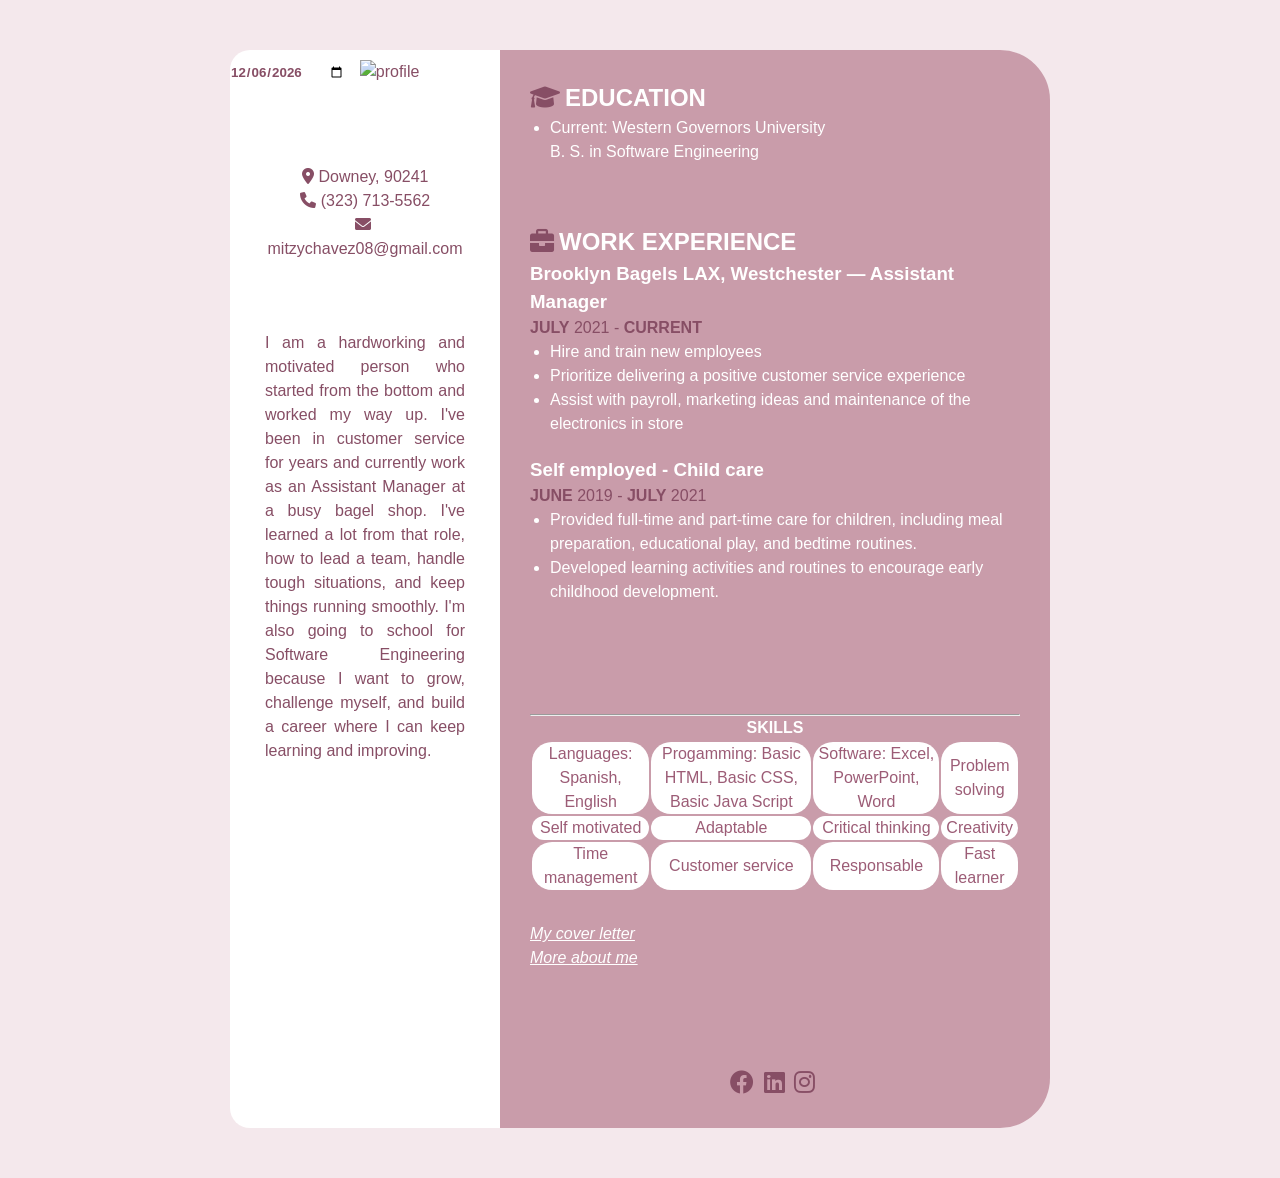
==== index.html @ f563ce92 "Add HTML CSS and JavaScript school project" ====
<!DOCTYPE html>
<html lang="en">
<head>
  <meta charset="UTF-8">
  <meta name="viewport" content="width=device-width, initial-scale=1.0">
  <title>My Resume</title>
  <link rel="stylesheet" href="css/styles.css">
  <link rel="stylesheet" href="https://cdnjs.cloudflare.com/ajax/libs/font-awesome/6.0.0/css/all.min.css">
</head>
<body class="theme-three">
  <section class="resume">

    
    <header>
    <div class="left">

        <div class="date">
        <input type="date" id="dateInput">
        <script>
          const today = new Date();
          const year = today.getFullYear();
          const month = String(today.getMonth() + 1).padStart(2, '0');
          const day = String(today.getDate()).padStart(2,'0');

          const formattedDate = `${year}-${month}-${day}`;
          const dateInput = document.getElementById('dateInput');
          if (dateInput) {
          dateInput.value = formattedDate;
          }
          
        </script>  
          
      <img class="image" src="images/profile.png" alt="profile" width="200" height="200">
      <div class="info">
        <h1>Mitzy Chavez</h1>
        <p><i class="fa-solid fa-location-dot"></i>Downey, 90241</p>
        <p><i class="fa-solid fa-phone"></i>(323) 713-5562</p>
        <p><i class="fa-solid fa-envelope"></i>mitzychavez08@gmail.com</p>
      </div>
      <article>
      <div class="intro">
        <p>I am a hardworking and motivated person who started from the bottom and worked my way up. I've been in customer service for years and currently work as an Assistant Manager at a busy bagel shop. I've learned a lot from that role, how to lead a team, handle tough situations, and keep things running smoothly. I'm also going to school for Software Engineering because I want to grow, challenge myself, and build a career where I can keep learning and improving.</p>
      </div>
      </article>
    </div>
    </header>

    
    <main>
    <div class="right">
      <div class="edu">
        <h2><i class="fa-solid fa-graduation-cap"></i>EDUCATION</h2>
        <ul>
          <li>Current: Western Governors University<br>
          B. S. in Software Engineering</li>
        </ul>
      </div>
      <div class="work">
        <h2><i class="fa-solid fa-briefcase"></i>WORK EXPERIENCE</h2>
        <h3>Brooklyn Bagels LAX, Westchester — Assistant Manager</h3>
        <p class="date"><span>JULY</span> 2021 - <span>CURRENT</span></p>
        <ul>
          <li>Hire and train new employees</li>
          <li>Prioritize delivering a positive customer service experience</li>
          <li>Assist with payroll, marketing ideas and maintenance of the electronics in store</li>
        </ul>
        <h3>Self employed - Child care</h3>
        <p class="date"><span>JUNE</span> 2019 - <span>JULY</span> 2021</p>
        <ul>
          <li>Provided full-time and part-time care for children, including meal preparation, educational play, and bedtime routines.</li>
          <li>Developed learning activities and routines to encourage early childhood development.</li>
        </ul>
      </div>

      <hr>
      
      <div class="skills">
        <table>
          <caption><strong>SKILLS</strong></caption>
        
          <tr>
            <td>Languages: Spanish, English</td>
            <td>Progamming: Basic HTML, Basic CSS, Basic Java Script</td>
            <td>Software: Excel, PowerPoint, Word</td>
            <td>Problem solving</td>
          </tr>
          <tr>
            <td>Self motivated</td>
            <td>Adaptable</td>
            <td>Critical thinking</td>
            <td>Creativity</td>
          </tr>
          <tr>
            <td>Time management</td>
            <td>Customer service</td>
            <td>Responsable</td>
            <td>Fast learner</td>
          </tr>
        </table>
      </div>
      <nav>
      <div class="coverletter">
        <a href="coverletter.html"><em>My cover letter</em></a>
      </div>
      <div class="goals">
        <a href="career-goals.html"><em>More about me</em></a>
      </div>
      </nav>

      
      <footer>
      <div class="bottom">
        <i class="fa-brands fa-facebook"></i>
        <i class="fa-brands fa-linkedin"></i>
        <i class="fa-brands fa-instagram"></i>
      </div>

    
        
      </div>
      </footer>
    </div>
    <script>
      console.log("Hello, World");
    </script>
    </main>
  </section>
</body>
</html>
---- css/styles.css ----
*{
  font-family:sans-serif;
  margin: 0;
  padding: 0;
  box-sizing: border-box;
}

ul{
  
  padding-left:20px;
  margin-bottom:20px;
}

/* THEME ONE  */
.theme-one * {
  font-family: sans-serif;
  box-sizing: border-box;
}

body .theme-one  {
  background: #b88e8e;
  
}

.theme-one .page {
  max-width: 900px;
  margin: 40px auto;
  padding: 20px;
  background: linear-gradient(#ffffff, #cf8a9a);
  border-radius: 20px;
}

.theme-one header {
  color: white;
  text-align: center;
  background: #c99caa;
  border-radius: 50px;
  margin: 10px;
  padding: 10px;
}

.theme-one .image-left {
  position: relative;
  top: 50px;
  text-align: center;
}

.theme-one img {
  mix-blend-mode: darken;
  max-width: 100%;
  height: auto;
}

.theme-one .container {
  display: flex;
  justify-content: space-between;
  gap: 20px;
  flex-wrap: wrap;
  padding: 20px;
}

.theme-one .goals-left,
.theme-one .aspirations-right {
  flex: 1 1 45%;
  min-width: 300px;
  padding: 15px;
  border-radius: 20px;
  color: white;
  text-align: justify;
}

.theme-one .goals-left {
  background: #f0b6ad;
}

.theme-one .aspirations-right {
  background: #ceaca6;
}

.theme-one h2 {
  text-align: center;
  color: #6e022b8a;
}

.theme-one .contact {
  padding: 20px;
}

.theme-one .contact-container {
  display: flex;
  flex-direction: column;
  align-items: center;
  justify-content: center;
  gap: 20px;
}

.theme-one .contact-title {
  color: white;
  background: #c99caa;
  border-radius: 50px;
  padding: 10px 50px;
  text-align: center;
}

.theme-one .contact-input {
  width: 100%;
  max-width: 350px;
  height: 50px;
  border: none;
  outline: none;
  padding-left: 25px;
  font-weight: 500;
  color: #b28a8a;
  border-radius: 50px;
}

.theme-one textarea.contact-input {
  height: 150px;
  padding-top: 15px;
  resize: vertical;
}

.theme-one .contact-input:focus {
  border: 2px solid #984e72;
}

.theme-one button {
  color: white;
  font-weight: bold;
  font-size: 1em;
  background: linear-gradient(270deg, #dcc5c2, #984e72);
  border: none;
  border-radius: 20px;
  padding: 10px 20px;
  cursor: pointer;
  display: flex;
  flex-direction: column;
  align-items: center;
  justify-content: center;
  
}

.theme-one .video {
  position: fixed;
  bottom: 20px;
  right: 20px;
  width: 200px;
  height: 120px;
  box-shadow: 0 4px 8px rgba(0,0,0,0.3);
  z-index: 999;
  overflow: hidden;
}

.theme-one .video video {
  width: 100%;
  height:100%;
  border-radius: 8px;
  border: none;
}

.theme-one a {
  color: white;
}

.theme-one fieldset {
  border: none;
  padding: 10px;
  background: #9c566c;
  border-radius: 10px;
  width: 100%;
  max-width: 250px;
  text-align: center;
  color: white;
}

.theme-one .time-title {
  color: white;
  background: #b07e8e;
  border-radius: 50px;
  padding: 5px 50px;
  text-align: center;
}

.theme-one input[type="radio"] {
  accent-color: #984e72;
  margin: 0 5px;
}

.theme-one select {
  width: 100%;
  max-width: 200px;
  height: 30px;
  border-radius: 50px;
  border: none;
  color: #984e72;
  background: #ffffff;
  font-weight: 500;
}

.theme-one select:hover {
  color: #35081b;
}

/*  THEME TWO */
 
}
body.theme-two {
  display: flex;
  justify-content: center;
  align-items: center;
  min-height: 100vh;
  background: #e8dee2;
}

.theme-two .letter {
  background: white;
  padding: 20px 40px;
  max-width: 700px;
  width: 100%;
  box-shadow: 0 0 15px rgba(0, 0, 0, 0.1);
  border-radius: 50px;
}

.theme-two .company {
  border-top: 3px solid #925473;
  margin-top: 20px;
}

.theme-two h1 {
  color: white;
  margin: 0;
}

.theme-two .name {
  text-align: center;
  background: #c99caa;
  border-radius: 10px 10px 0 0;
  padding: 10px;
}

.theme-two .info {
  background: #d1acb8;
  text-align: center;
  text-indent: 20px;
  padding: 10px;
  border-radius: 0 0 10px 10px;
}

.theme-two .letter p {
  text-align: justify;
  line-height: 1.6;
}

.theme-two i {
  color: #925473;
  padding-right: 5px;
}

.theme-two a {
  color: #925473;
}

.theme-two a:hover {
  color: #c99caa;
}

.theme-two span {
  font-weight: bold;
}

.theme-two mark {
  color: #080707;
  background-color: #f0cfd4;
}

/* THEME THREE  */
body  {
  
  line-height: 1.5;
  background: #f4e8ec;
  display: flex;
  justify-content: center;
  align-items: center;
  min-height: 100vh;
}

.theme-three .bottom {
  text-align: center;
  padding-top: 100px;
}

.theme-three .bottom i {
  font-size: 1.5em;
  cursor: pointer;
}

.theme-three .bottom i:hover {
  background-color: #ffffff;
}

.theme-three .coverletter {
  padding-top: 30px;
}

.theme-three i {
  color: #874e65;
  padding-right: 5px;
}

.theme-three a {
  color: white;
}

.theme-three a:hover {
  color: #874e65;
}

.theme-three span {
  font-weight: bold;
}

.theme-three .resume {
  margin: 50px;
  display: flex;
}

.theme-three .resume .left {
  width: 270px;
  background: white;
  border-radius: 20px 0 0 20px;
  min-height: 100%;
}

.theme-three .left .image {
  margin: 10px;
  text-align: center;
  width: 250px;
  height: 250px;
}

.theme-three .left .intro,
.theme-three .left .info {
  padding: 35px;
  text-align: justify;
}

.theme-three .left .info {
  text-align: center;
}

.theme-three .resume .right {
  width: 550px;
  background: #c99caa;
  color: #ffffff;
  border-radius: 0 50px 50px 0;
  padding: 30px;
}

.theme-three th,
.theme-three td {
  border-radius: 20px;
  text-align: center;
  background: white;
  color: #9c5c76;
}

.theme-three h1,
.theme-three h2 {
  color: white;
}

.theme-three .date {
  color: #874e65;
}

.theme-three .edu,
.theme-three .work {
  text-align: left;
}

.theme-three .edu {
  padding-bottom: 40px;
}

.theme-three .work {
  padding-bottom: 90px;
}

.theme-three #dateInput {
  border: none;
  color: #874e65;
  font-weight: bolder;
  border-radius: 20px;
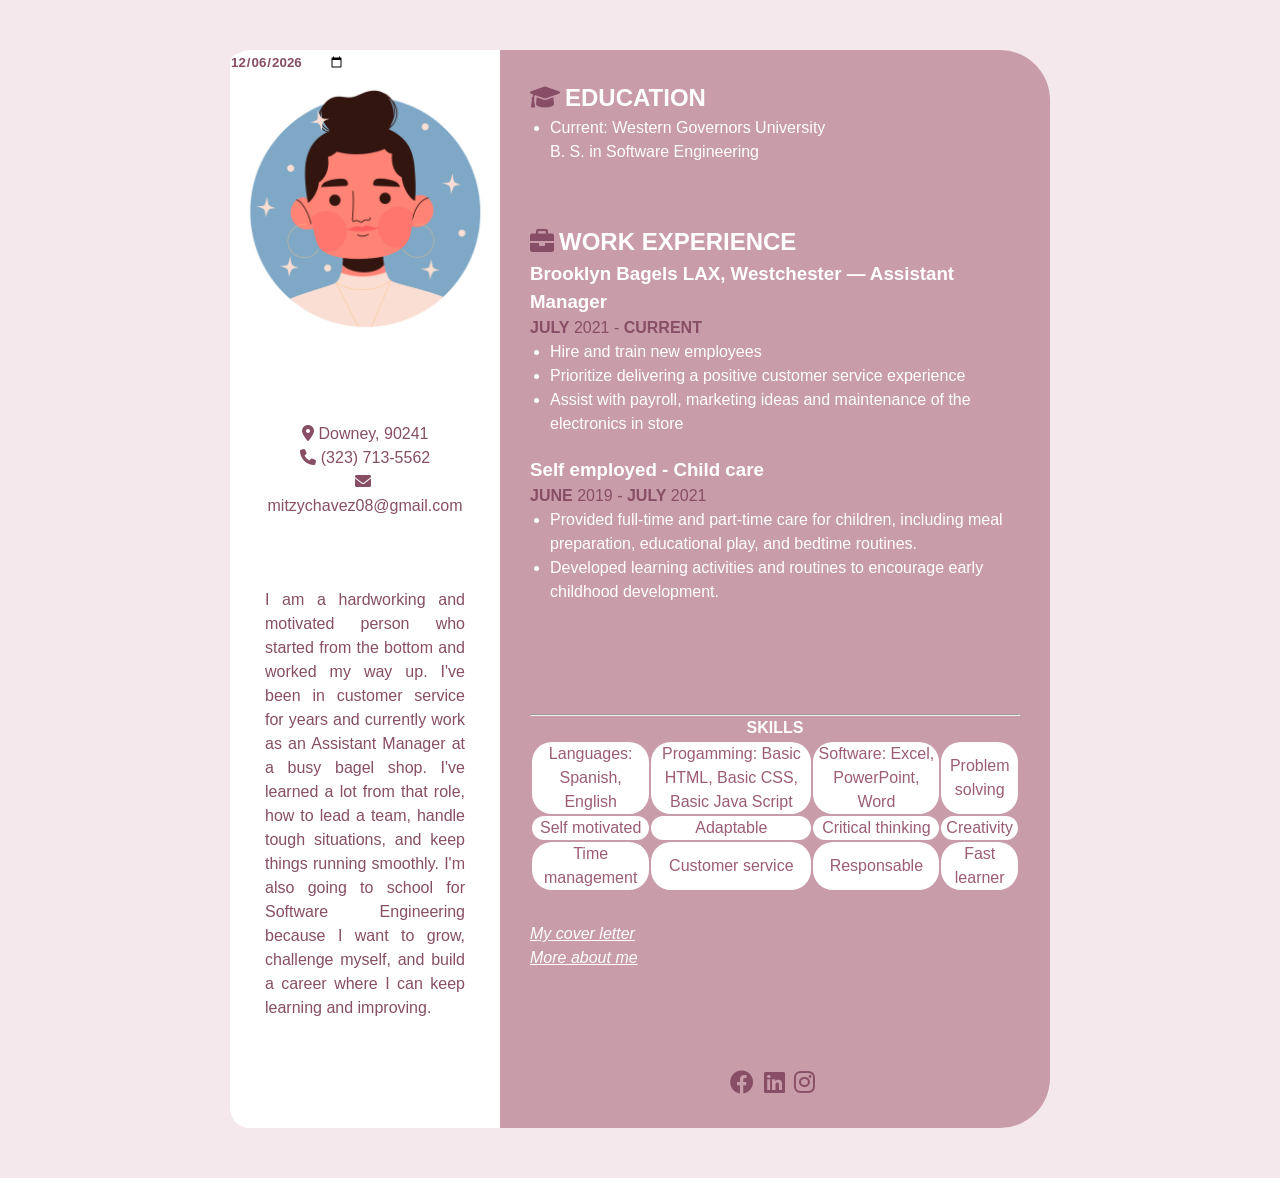
==== commit c67a4ada: "Fix Image problem" ====
--- a/index.html
+++ b/index.html
@@ -30,7 +30,7 @@
           
         </script>  
           
-      <img class="image" src="images/profile.png" alt="profile" width="200" height="200">
+      <img class="image" src="Images/profile.png" alt="profile" width="200" height="200">
       <div class="info">
         <h1>Mitzy Chavez</h1>
         <p><i class="fa-solid fa-location-dot"></i>Downey, 90241</p>
@@ -126,4 +126,4 @@
     </main>
   </section>
 </body>
-</html>+</html>
